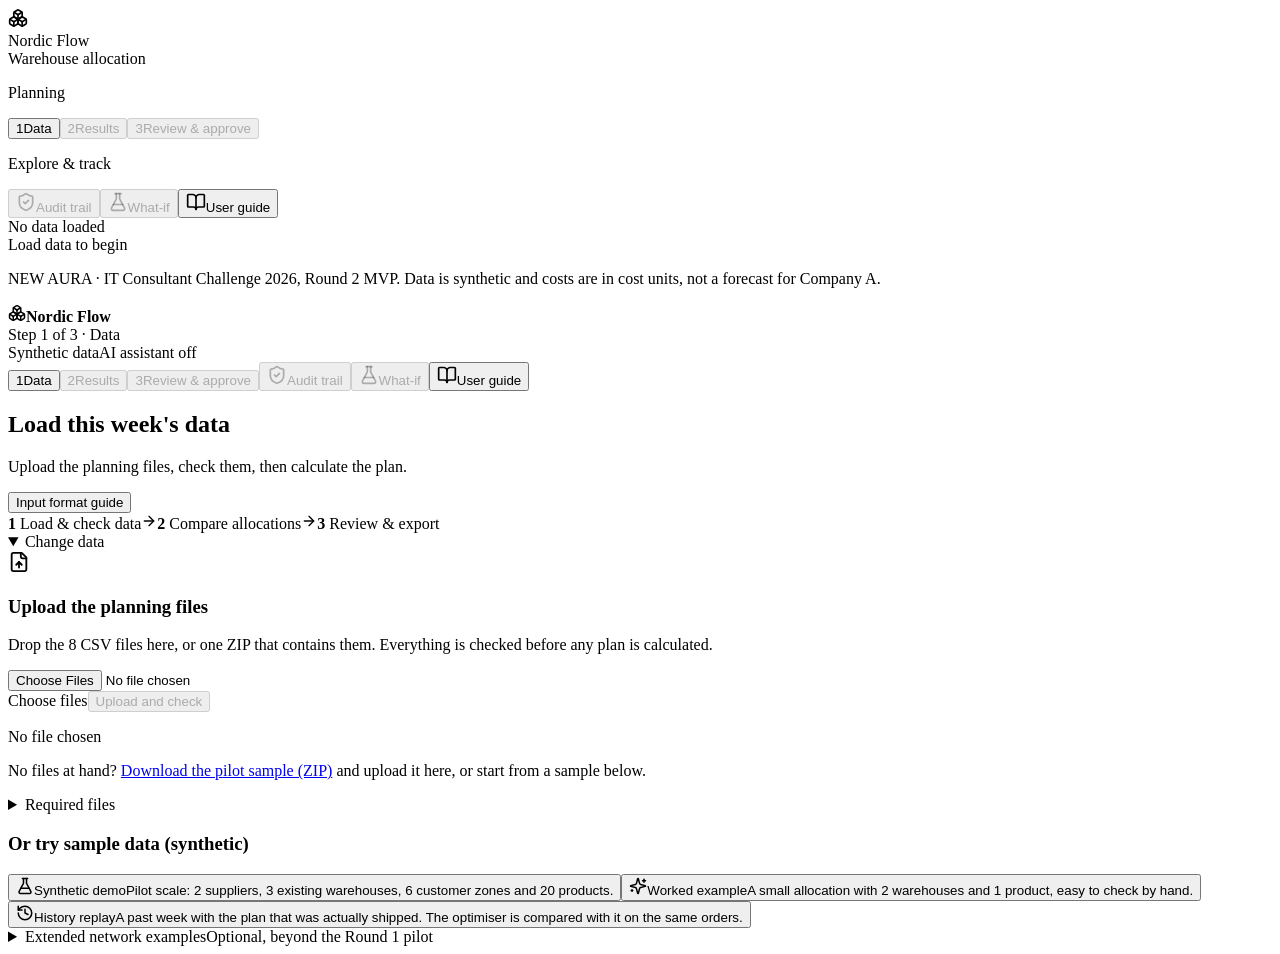
==== mvp/web/index.html @ 319d532d "Round 3: history replay mode, team plan and docs MVP - actual_plan.csv (optional): the plan really s" ====
<!doctype html>
<html lang="en">
<head>
<meta charset="utf-8">
<meta name="viewport" content="width=device-width, initial-scale=1">
<title>Nordic Flow</title>
<meta name="theme-color" content="#2563EB">
<link rel="icon" href="data:image/svg+xml,%3Csvg xmlns='http://www.w3.org/2000/svg' viewBox='0 0 32 32'%3E%3Crect width='32' height='32' rx='8' fill='%232563EB'/%3E%3Cpath d='M9 22V10l14 12V10' stroke='white' stroke-width='3' fill='none' stroke-linecap='round' stroke-linejoin='round'/%3E%3C/svg%3E">
  <script type="module" crossorigin src="./assets/index-CleKfxqp.js"></script>
  <link rel="stylesheet" crossorigin href="./assets/index-DWH1w4Ug.css">
</head>
<body>
<div id="root"></div>
</body>
</html>
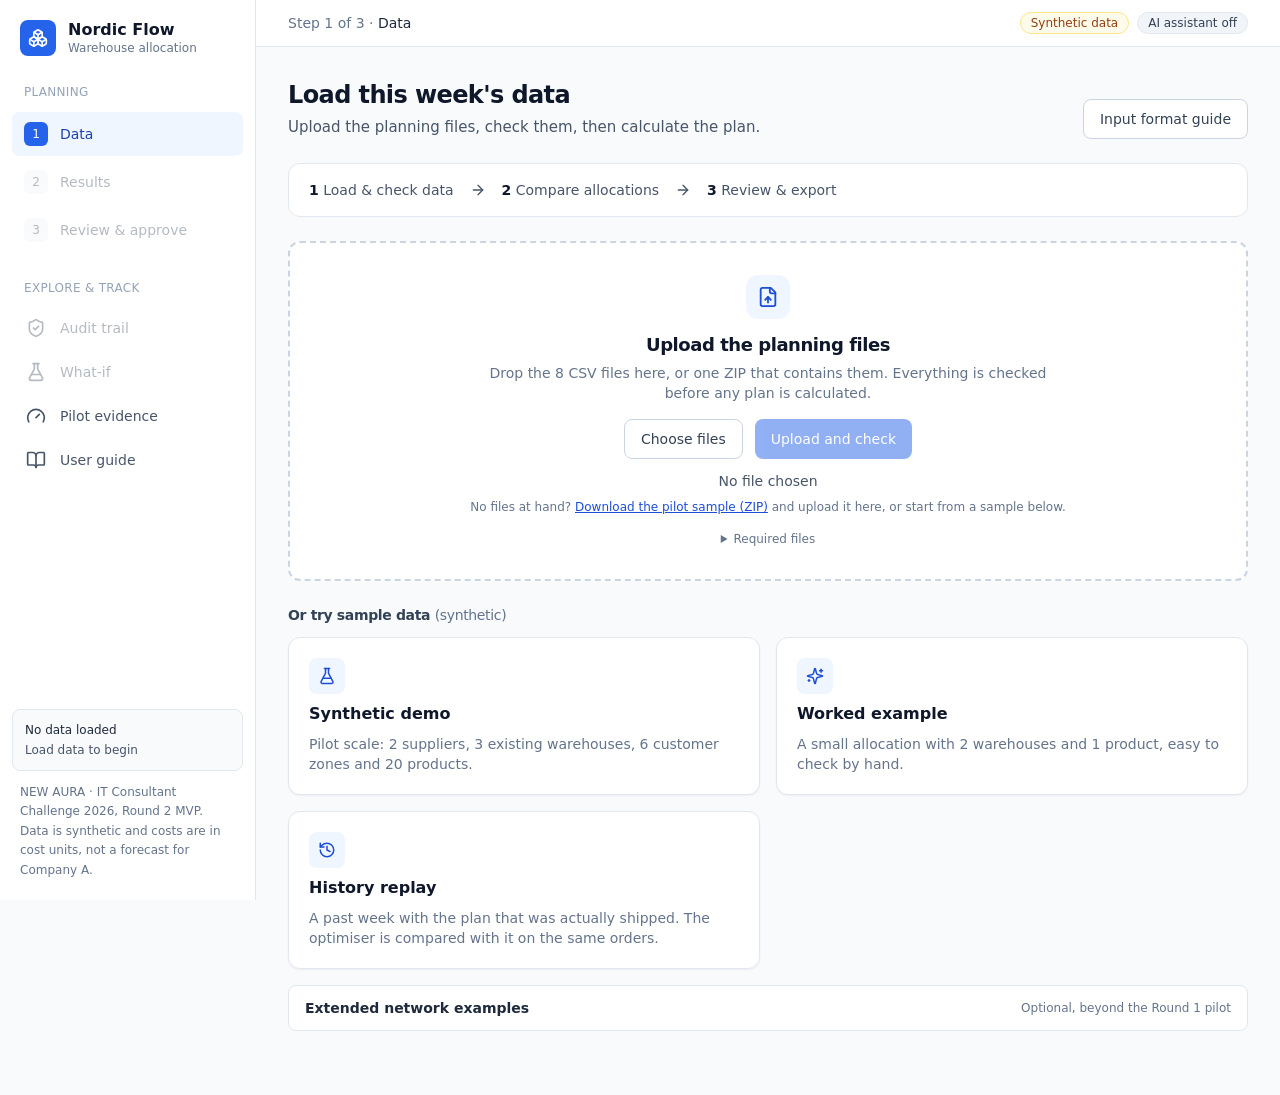
==== commit 5fb61036: "MVP: Pilot evidence page (multi-week replay, go/no-go at 2%, business case, Dynamics to Salesforce c" ====
--- a/mvp/web/index.html
+++ b/mvp/web/index.html
@@ -6,8 +6,8 @@
 <title>Nordic Flow</title>
 <meta name="theme-color" content="#2563EB">
 <link rel="icon" href="data:image/svg+xml,%3Csvg xmlns='http://www.w3.org/2000/svg' viewBox='0 0 32 32'%3E%3Crect width='32' height='32' rx='8' fill='%232563EB'/%3E%3Cpath d='M9 22V10l14 12V10' stroke='white' stroke-width='3' fill='none' stroke-linecap='round' stroke-linejoin='round'/%3E%3C/svg%3E">
-  <script type="module" crossorigin src="./assets/index-CleKfxqp.js"></script>
-  <link rel="stylesheet" crossorigin href="./assets/index-DWH1w4Ug.css">
+  <script type="module" crossorigin src="./assets/index-Dsc8OtCG.js"></script>
+  <link rel="stylesheet" crossorigin href="./assets/index-CGdiwDhJ.css">
 </head>
 <body>
 <div id="root"></div>
--- a/mvp/web/assets/index-CGdiwDhJ.css
+++ b/mvp/web/assets/index-CGdiwDhJ.css
@@ -0,0 +1 @@
+@font-face{font-family:Inter Variable;font-style:normal;font-display:swap;font-weight:100 900;src:url(./inter-cyrillic-ext-wght-normal-BOeWTOD4.woff2) format("woff2-variations");unicode-range:U+0460-052F,U+1C80-1C8A,U+20B4,U+2DE0-2DFF,U+A640-A69F,U+FE2E-FE2F}@font-face{font-family:Inter Variable;font-style:normal;font-display:swap;font-weight:100 900;src:url(./inter-cyrillic-wght-normal-DqGufNeO.woff2) format("woff2-variations");unicode-range:U+0301,U+0400-045F,U+0490-0491,U+04B0-04B1,U+2116}@font-face{font-family:Inter Variable;font-style:normal;font-display:swap;font-weight:100 900;src:url(./inter-greek-ext-wght-normal-DlzME5K_.woff2) format("woff2-variations");unicode-range:U+1F00-1FFF}@font-face{font-family:Inter Variable;font-style:normal;font-display:swap;font-weight:100 900;src:url(./inter-greek-wght-normal-CkhJZR-_.woff2) format("woff2-variations");unicode-range:U+0370-0377,U+037A-037F,U+0384-038A,U+038C,U+038E-03A1,U+03A3-03FF}@font-face{font-family:Inter Variable;font-style:normal;font-display:swap;font-weight:100 900;src:url(./inter-vietnamese-wght-normal-CBcvBZtf.woff2) format("woff2-variations");unicode-range:U+0102-0103,U+0110-0111,U+0128-0129,U+0168-0169,U+01A0-01A1,U+01AF-01B0,U+0300-0301,U+0303-0304,U+0308-0309,U+0323,U+0329,U+1EA0-1EF9,U+20AB}@font-face{font-family:Inter Variable;font-style:normal;font-display:swap;font-weight:100 900;src:url(./inter-latin-ext-wght-normal-DO1Apj_S.woff2) format("woff2-variations");unicode-range:U+0100-02BA,U+02BD-02C5,U+02C7-02CC,U+02CE-02D7,U+02DD-02FF,U+0304,U+0308,U+0329,U+1D00-1DBF,U+1E00-1E9F,U+1EF2-1EFF,U+2020,U+20A0-20AB,U+20AD-20C0,U+2113,U+2C60-2C7F,U+A720-A7FF}@font-face{font-family:Inter Variable;font-style:normal;font-display:swap;font-weight:100 900;src:url(./inter-latin-wght-normal-Dx4kXJAl.woff2) format("woff2-variations");unicode-range:U+0000-00FF,U+0131,U+0152-0153,U+02BB-02BC,U+02C6,U+02DA,U+02DC,U+0304,U+0308,U+0329,U+2000-206F,U+20AC,U+2122,U+2191,U+2193,U+2212,U+2215,U+FEFF,U+FFFD}*,:before,:after{--tw-border-spacing-x: 0;--tw-border-spacing-y: 0;--tw-translate-x: 0;--tw-translate-y: 0;--tw-rotate: 0;--tw-skew-x: 0;--tw-skew-y: 0;--tw-scale-x: 1;--tw-scale-y: 1;--tw-pan-x: ;--tw-pan-y: ;--tw-pinch-zoom: ;--tw-scroll-snap-strictness: proximity;--tw-gradient-from-position: ;--tw-gradient-via-position: ;--tw-gradient-to-position: ;--tw-ordinal: ;--tw-slashed-zero: ;--tw-numeric-figure: ;--tw-numeric-spacing: ;--tw-numeric-fraction: ;--tw-ring-inset: ;--tw-ring-offset-width: 0px;--tw-ring-offset-color: #fff;--tw-ring-color: rgb(59 130 246 / .5);--tw-ring-offset-shadow: 0 0 #0000;--tw-ring-shadow: 0 0 #0000;--tw-shadow: 0 0 #0000;--tw-shadow-colored: 0 0 #0000;--tw-blur: ;--tw-brightness: ;--tw-contrast: ;--tw-grayscale: ;--tw-hue-rotate: ;--tw-invert: ;--tw-saturate: ;--tw-sepia: ;--tw-drop-shadow: ;--tw-backdrop-blur: ;--tw-backdrop-brightness: ;--tw-backdrop-contrast: ;--tw-backdrop-grayscale: ;--tw-backdrop-hue-rotate: ;--tw-backdrop-invert: ;--tw-backdrop-opacity: ;--tw-backdrop-saturate: ;--tw-backdrop-sepia: ;--tw-contain-size: ;--tw-contain-layout: ;--tw-contain-paint: ;--tw-contain-style: }::backdrop{--tw-border-spacing-x: 0;--tw-border-spacing-y: 0;--tw-translate-x: 0;--tw-translate-y: 0;--tw-rotate: 0;--tw-skew-x: 0;--tw-skew-y: 0;--tw-scale-x: 1;--tw-scale-y: 1;--tw-pan-x: ;--tw-pan-y: ;--tw-pinch-zoom: ;--tw-scroll-snap-strictness: proximity;--tw-gradient-from-position: ;--tw-gradient-via-position: ;--tw-gradient-to-position: ;--tw-ordinal: ;--tw-slashed-zero: ;--tw-numeric-figure: ;--tw-numeric-spacing: ;--tw-numeric-fraction: ;--tw-ring-inset: ;--tw-ring-offset-width: 0px;--tw-ring-offset-color: #fff;--tw-ring-color: rgb(59 130 246 / .5);--tw-ring-offset-shadow: 0 0 #0000;--tw-ring-shadow: 0 0 #0000;--tw-shadow: 0 0 #0000;--tw-shadow-colored: 0 0 #0000;--tw-blur: ;--tw-brightness: ;--tw-contrast: ;--tw-grayscale: ;--tw-hue-rotate: ;--tw-invert: ;--tw-saturate: ;--tw-sepia: ;--tw-drop-shadow: ;--tw-backdrop-blur: ;--tw-backdrop-brightness: ;--tw-backdrop-contrast: ;--tw-backdrop-grayscale: ;--tw-backdrop-hue-rotate: ;--tw-backdrop-invert: ;--tw-backdrop-opacity: ;--tw-backdrop-saturate: ;--tw-backdrop-sepia: ;--tw-contain-size: ;--tw-contain-layout: ;--tw-contain-paint: ;--tw-contain-style: }*,:before,:after{box-sizing:border-box;border-width:0;border-style:solid;border-color:#e5e7eb}:before,:after{--tw-content: ""}html,:host{line-height:1.5;-webkit-text-size-adjust:100%;-moz-tab-size:4;-o-tab-size:4;tab-size:4;font-family:Inter Variable,Inter,system-ui,Segoe UI,Roboto,sans-serif;font-feature-settings:normal;font-variation-settings:normal;-webkit-tap-highlight-color:transparent}body{margin:0;line-height:inherit}hr{height:0;color:inherit;border-top-width:1px}abbr:where([title]){-webkit-text-decoration:underline dotted;text-decoration:underline dotted}h1,h2,h3,h4,h5,h6{font-size:inherit;font-weight:inherit}a{color:inherit;text-decoration:inherit}b,strong{font-weight:bolder}code,kbd,samp,pre{font-family:ui-monospace,SFMono-Regular,Menlo,Monaco,Consolas,Liberation Mono,Courier New,monospace;font-feature-settings:normal;font-variation-settings:normal;font-size:1em}small{font-size:80%}sub,sup{font-size:75%;line-height:0;position:relative;vertical-align:baseline}sub{bottom:-.25em}sup{top:-.5em}table{text-indent:0;border-color:inherit;border-collapse:collapse}button,input,optgroup,select,textarea{font-family:inherit;font-feature-settings:inherit;font-variation-settings:inherit;font-size:100%;font-weight:inherit;line-height:inherit;letter-spacing:inherit;color:inherit;margin:0;padding:0}button,select{text-transform:none}button,input:where([type=button]),input:where([type=reset]),input:where([type=submit]){-webkit-appearance:button;background-color:transparent;background-image:none}:-moz-focusring{outline:auto}:-moz-ui-invalid{box-shadow:none}progress{vertical-align:baseline}::-webkit-inner-spin-button,::-webkit-outer-spin-button{height:auto}[type=search]{-webkit-appearance:textfield;outline-offset:-2px}::-webkit-search-decoration{-webkit-appearance:none}::-webkit-file-upload-button{-webkit-appearance:button;font:inherit}summary{display:list-item}blockquote,dl,dd,h1,h2,h3,h4,h5,h6,hr,figure,p,pre{margin:0}fieldset{margin:0;padding:0}legend{padding:0}ol,ul,menu{list-style:none;margin:0;padding:0}dialog{padding:0}textarea{resize:vertical}input::-moz-placeholder,textarea::-moz-placeholder{opacity:1;color:#9ca3af}input::placeholder,textarea::placeholder{opacity:1;color:#9ca3af}button,[role=button]{cursor:pointer}:disabled{cursor:default}img,svg,video,canvas,audio,iframe,embed,object{display:block;vertical-align:middle}img,video{max-width:100%;height:auto}[hidden]:where(:not([hidden=until-found])){display:none}html{-webkit-text-size-adjust:100%}body{--tw-bg-opacity: 1;background-color:rgb(248 250 252 / var(--tw-bg-opacity, 1));--tw-text-opacity: 1;color:rgb(15 23 42 / var(--tw-text-opacity, 1));-webkit-font-smoothing:antialiased;-moz-osx-font-smoothing:grayscale;font-variant-numeric:tabular-nums}:focus-visible{outline-width:2px;outline-offset:2px;outline-color:#2563eb;outline-style:solid}h1,h2,h3{letter-spacing:-.025em}.btn{display:inline-flex;min-height:40px;cursor:pointer;align-items:center;justify-content:center;gap:.5rem;border-radius:.5rem;padding-left:1rem;padding-right:1rem;font-size:.875rem;line-height:1.25rem;font-weight:500;transition-property:color,background-color,border-color,text-decoration-color,fill,stroke;transition-timing-function:cubic-bezier(.4,0,.2,1);transition-duration:.2s}.btn:disabled{cursor:not-allowed;opacity:.5}.btn-primary{--tw-bg-opacity: 1;background-color:rgb(37 99 235 / var(--tw-bg-opacity, 1));--tw-text-opacity: 1;color:rgb(255 255 255 / var(--tw-text-opacity, 1))}.btn-primary:hover{--tw-bg-opacity: 1;background-color:rgb(29 78 216 / var(--tw-bg-opacity, 1))}.btn-primary:hover:disabled{--tw-bg-opacity: 1;background-color:rgb(37 99 235 / var(--tw-bg-opacity, 1))}.btn-secondary{border-width:1px;--tw-border-opacity: 1;border-color:rgb(203 213 225 / var(--tw-border-opacity, 1));--tw-bg-opacity: 1;background-color:rgb(255 255 255 / var(--tw-bg-opacity, 1));--tw-text-opacity: 1;color:rgb(51 65 85 / var(--tw-text-opacity, 1))}.btn-secondary:hover{--tw-bg-opacity: 1;background-color:rgb(248 250 252 / var(--tw-bg-opacity, 1))}.btn-success{--tw-bg-opacity: 1;background-color:rgb(4 120 87 / var(--tw-bg-opacity, 1));--tw-text-opacity: 1;color:rgb(255 255 255 / var(--tw-text-opacity, 1))}.btn-success:hover{--tw-bg-opacity: 1;background-color:rgb(6 95 70 / var(--tw-bg-opacity, 1))}.btn-danger{--tw-bg-opacity: 1;background-color:rgb(220 38 38 / var(--tw-bg-opacity, 1));--tw-text-opacity: 1;color:rgb(255 255 255 / var(--tw-text-opacity, 1))}.btn-danger:hover{--tw-bg-opacity: 1;background-color:rgb(185 28 28 / var(--tw-bg-opacity, 1))}.btn-ghost{--tw-text-opacity: 1;color:rgb(29 78 216 / var(--tw-text-opacity, 1))}.btn-ghost:hover{--tw-bg-opacity: 1;background-color:rgb(239 246 255 / var(--tw-bg-opacity, 1))}.card{border-radius:.75rem;border-width:1px;--tw-border-opacity: 1;border-color:rgb(226 232 240 / var(--tw-border-opacity, 1));--tw-bg-opacity: 1;background-color:rgb(255 255 255 / var(--tw-bg-opacity, 1));--tw-shadow: 0 1px 2px rgb(15 23 42 / .05);--tw-shadow-colored: 0 1px 2px var(--tw-shadow-color);box-shadow:var(--tw-ring-offset-shadow, 0 0 #0000),var(--tw-ring-shadow, 0 0 #0000),var(--tw-shadow)}.card-pad{padding:1.25rem}.label{margin-bottom:.375rem;display:block;font-size:.75rem;line-height:1rem;font-weight:500;--tw-text-opacity: 1;color:rgb(71 85 105 / var(--tw-text-opacity, 1))}.input{min-height:40px;width:100%;border-radius:.5rem;border-width:1px;--tw-border-opacity: 1;border-color:rgb(203 213 225 / var(--tw-border-opacity, 1));--tw-bg-opacity: 1;background-color:rgb(255 255 255 / var(--tw-bg-opacity, 1));padding-left:.75rem;padding-right:.75rem;font-size:.875rem;line-height:1.25rem;--tw-text-opacity: 1;color:rgb(15 23 42 / var(--tw-text-opacity, 1));transition-property:color,background-color,border-color,text-decoration-color,fill,stroke;transition-timing-function:cubic-bezier(.4,0,.2,1);transition-duration:.2s}.input::-moz-placeholder{--tw-text-opacity: 1;color:rgb(148 163 184 / var(--tw-text-opacity, 1))}.input::placeholder{--tw-text-opacity: 1;color:rgb(148 163 184 / var(--tw-text-opacity, 1))}.input:hover{--tw-border-opacity: 1;border-color:rgb(148 163 184 / var(--tw-border-opacity, 1))}.input:disabled{--tw-bg-opacity: 1;background-color:rgb(241 245 249 / var(--tw-bg-opacity, 1));--tw-text-opacity: 1;color:rgb(100 116 139 / var(--tw-text-opacity, 1))}textarea.input{min-height:96px;padding-top:.5rem;padding-bottom:.5rem}.hint{font-size:.875rem;line-height:1.25rem;--tw-text-opacity: 1;color:rgb(100 116 139 / var(--tw-text-opacity, 1))}.tbl{width:100%;border-collapse:collapse;font-size:.875rem;line-height:1.25rem}.tbl th{border-bottom-width:1px;--tw-border-opacity: 1;border-color:rgb(226 232 240 / var(--tw-border-opacity, 1));--tw-bg-opacity: 1;background-color:rgb(248 250 252 / var(--tw-bg-opacity, 1));padding:.625rem .75rem;text-align:left;font-size:.75rem;line-height:1rem;font-weight:600;text-transform:uppercase;letter-spacing:.025em;--tw-text-opacity: 1;color:rgb(100 116 139 / var(--tw-text-opacity, 1))}.tbl td{border-bottom-width:1px;--tw-border-opacity: 1;border-color:rgb(241 245 249 / var(--tw-border-opacity, 1));padding:.625rem .75rem;vertical-align:top;--tw-text-opacity: 1;color:rgb(51 65 85 / var(--tw-text-opacity, 1))}.tbl tbody tr:hover td{background-color:#f8fafcb3}.tbl tr.row-changed td{background-color:#eff6ff99}.tbl .num{text-align:right}.sr-only{position:absolute;width:1px;height:1px;padding:0;margin:-1px;overflow:hidden;clip:rect(0,0,0,0);white-space:nowrap;border-width:0}.pointer-events-none{pointer-events:none}.fixed{position:fixed}.absolute{position:absolute}.relative{position:relative}.sticky{position:sticky}.-bottom-1{bottom:-.25rem}.-top-1{top:-.25rem}.bottom-5{bottom:1.25rem}.left-3{left:.75rem}.right-0{right:0}.right-5{right:1.25rem}.top-0{top:0}.top-1\/2{top:50%}.z-30{z-index:30}.z-40{z-index:40}.z-50{z-index:50}.m-3{margin:.75rem}.mx-0\.5{margin-left:.125rem;margin-right:.125rem}.mx-auto{margin-left:auto;margin-right:auto}.mb-2{margin-bottom:.5rem}.mb-3{margin-bottom:.75rem}.mb-4{margin-bottom:1rem}.mb-5{margin-bottom:1.25rem}.mb-6{margin-bottom:1.5rem}.ml-1{margin-left:.25rem}.ml-2{margin-left:.5rem}.ml-3{margin-left:.75rem}.mr-2{margin-right:.5rem}.mt-0\.5{margin-top:.125rem}.mt-1{margin-top:.25rem}.mt-2{margin-top:.5rem}.mt-3{margin-top:.75rem}.mt-4{margin-top:1rem}.mt-5{margin-top:1.25rem}.mt-6{margin-top:1.5rem}.mt-8{margin-top:2rem}.block{display:block}.inline-block{display:inline-block}.inline{display:inline}.flex{display:flex}.inline-flex{display:inline-flex}.table{display:table}.grid{display:grid}.hidden{display:none}.h-1\.5{height:.375rem}.h-11{height:2.75rem}.h-2{height:.5rem}.h-2\.5{height:.625rem}.h-3{height:.75rem}.h-4{height:1rem}.h-5{height:1.25rem}.h-6{height:1.5rem}.h-8{height:2rem}.h-9{height:2.25rem}.h-full{height:100%}.max-h-\[560px\]{max-height:560px}.min-h-\[1\.25rem\]{min-height:1.25rem}.min-h-\[40px\]{min-height:40px}.min-h-screen{min-height:100vh}.w-0\.5{width:.125rem}.w-11{width:2.75rem}.w-12{width:3rem}.w-2\.5{width:.625rem}.w-20{width:5rem}.w-3{width:.75rem}.w-4{width:1rem}.w-40{width:10rem}.w-5{width:1.25rem}.w-6{width:1.5rem}.w-64{width:16rem}.w-8{width:2rem}.w-9{width:2.25rem}.w-auto{width:auto}.w-full{width:100%}.min-w-0{min-width:0px}.min-w-\[120px\]{min-width:120px}.min-w-\[260px\]{min-width:260px}.min-w-\[850px\]{min-width:850px}.max-w-2xl{max-width:42rem}.max-w-3xl{max-width:48rem}.max-w-6xl{max-width:72rem}.max-w-sm{max-width:24rem}.max-w-xl{max-width:36rem}.flex-1{flex:1 1 0%}.shrink-0{flex-shrink:0}.-translate-y-1\/2{--tw-translate-y: -50%;transform:translate(var(--tw-translate-x),var(--tw-translate-y)) rotate(var(--tw-rotate)) skew(var(--tw-skew-x)) skewY(var(--tw-skew-y)) scaleX(var(--tw-scale-x)) scaleY(var(--tw-scale-y))}@keyframes spin{to{transform:rotate(360deg)}}.animate-spin{animation:spin 1s linear infinite}.cursor-pointer{cursor:pointer}.resize-none{resize:none}.list-decimal{list-style-type:decimal}.list-none{list-style-type:none}.grid-cols-2{grid-template-columns:repeat(2,minmax(0,1fr))}.grid-cols-\[84px_1fr_88px\]{grid-template-columns:84px 1fr 88px}.flex-col{flex-direction:column}.flex-wrap{flex-wrap:wrap}.place-items-center{place-items:center}.items-start{align-items:flex-start}.items-end{align-items:flex-end}.items-center{align-items:center}.items-baseline{align-items:baseline}.justify-center{justify-content:center}.justify-between{justify-content:space-between}.gap-1{gap:.25rem}.gap-2{gap:.5rem}.gap-3{gap:.75rem}.gap-4{gap:1rem}.gap-x-4{-moz-column-gap:1rem;column-gap:1rem}.gap-x-5{-moz-column-gap:1.25rem;column-gap:1.25rem}.gap-x-6{-moz-column-gap:1.5rem;column-gap:1.5rem}.gap-y-1{row-gap:.25rem}.gap-y-2{row-gap:.5rem}.space-y-1>:not([hidden])~:not([hidden]){--tw-space-y-reverse: 0;margin-top:calc(.25rem * calc(1 - var(--tw-space-y-reverse)));margin-bottom:calc(.25rem * var(--tw-space-y-reverse))}.space-y-2>:not([hidden])~:not([hidden]){--tw-space-y-reverse: 0;margin-top:calc(.5rem * calc(1 - var(--tw-space-y-reverse)));margin-bottom:calc(.5rem * var(--tw-space-y-reverse))}.space-y-3>:not([hidden])~:not([hidden]){--tw-space-y-reverse: 0;margin-top:calc(.75rem * calc(1 - var(--tw-space-y-reverse)));margin-bottom:calc(.75rem * var(--tw-space-y-reverse))}.space-y-4>:not([hidden])~:not([hidden]){--tw-space-y-reverse: 0;margin-top:calc(1rem * calc(1 - var(--tw-space-y-reverse)));margin-bottom:calc(1rem * var(--tw-space-y-reverse))}.divide-y>:not([hidden])~:not([hidden]){--tw-divide-y-reverse: 0;border-top-width:calc(1px * calc(1 - var(--tw-divide-y-reverse)));border-bottom-width:calc(1px * var(--tw-divide-y-reverse))}.divide-slate-100>:not([hidden])~:not([hidden]){--tw-divide-opacity: 1;border-color:rgb(241 245 249 / var(--tw-divide-opacity, 1))}.overflow-auto{overflow:auto}.overflow-hidden{overflow:hidden}.overflow-x-auto{overflow-x:auto}.whitespace-normal{white-space:normal}.whitespace-nowrap{white-space:nowrap}.break-words{overflow-wrap:break-word}.rounded{border-radius:.25rem}.rounded-full{border-radius:9999px}.rounded-lg{border-radius:.5rem}.rounded-md{border-radius:.375rem}.rounded-sm{border-radius:.125rem}.rounded-xl{border-radius:.75rem}.border{border-width:1px}.border-2{border-width:2px}.border-b{border-bottom-width:1px}.border-r{border-right-width:1px}.border-r-2{border-right-width:2px}.border-t{border-top-width:1px}.border-t-2{border-top-width:2px}.border-dashed{border-style:dashed}.border-amber-200{--tw-border-opacity: 1;border-color:rgb(253 230 138 / var(--tw-border-opacity, 1))}.border-amber-300{--tw-border-opacity: 1;border-color:rgb(252 211 77 / var(--tw-border-opacity, 1))}.border-amber-600{--tw-border-opacity: 1;border-color:rgb(217 119 6 / var(--tw-border-opacity, 1))}.border-brand-200{--tw-border-opacity: 1;border-color:rgb(191 219 254 / var(--tw-border-opacity, 1))}.border-brand-500{--tw-border-opacity: 1;border-color:rgb(59 130 246 / var(--tw-border-opacity, 1))}.border-emerald-200{--tw-border-opacity: 1;border-color:rgb(167 243 208 / var(--tw-border-opacity, 1))}.border-red-200{--tw-border-opacity: 1;border-color:rgb(254 202 202 / var(--tw-border-opacity, 1))}.border-red-600{--tw-border-opacity: 1;border-color:rgb(220 38 38 / var(--tw-border-opacity, 1))}.border-slate-100{--tw-border-opacity: 1;border-color:rgb(241 245 249 / var(--tw-border-opacity, 1))}.border-slate-200{--tw-border-opacity: 1;border-color:rgb(226 232 240 / var(--tw-border-opacity, 1))}.border-slate-300{--tw-border-opacity: 1;border-color:rgb(203 213 225 / var(--tw-border-opacity, 1))}.border-slate-400{--tw-border-opacity: 1;border-color:rgb(148 163 184 / var(--tw-border-opacity, 1))}.bg-amber-50{--tw-bg-opacity: 1;background-color:rgb(255 251 235 / var(--tw-bg-opacity, 1))}.bg-amber-500{--tw-bg-opacity: 1;background-color:rgb(245 158 11 / var(--tw-bg-opacity, 1))}.bg-amber-600{--tw-bg-opacity: 1;background-color:rgb(217 119 6 / var(--tw-bg-opacity, 1))}.bg-blue-500{--tw-bg-opacity: 1;background-color:rgb(59 130 246 / var(--tw-bg-opacity, 1))}.bg-brand-50{--tw-bg-opacity: 1;background-color:rgb(239 246 255 / var(--tw-bg-opacity, 1))}.bg-brand-600{--tw-bg-opacity: 1;background-color:rgb(37 99 235 / var(--tw-bg-opacity, 1))}.bg-emerald-50{--tw-bg-opacity: 1;background-color:rgb(236 253 245 / var(--tw-bg-opacity, 1))}.bg-emerald-500{--tw-bg-opacity: 1;background-color:rgb(16 185 129 / var(--tw-bg-opacity, 1))}.bg-pink-500{--tw-bg-opacity: 1;background-color:rgb(236 72 153 / var(--tw-bg-opacity, 1))}.bg-red-50{--tw-bg-opacity: 1;background-color:rgb(254 242 242 / var(--tw-bg-opacity, 1))}.bg-red-600{--tw-bg-opacity: 1;background-color:rgb(220 38 38 / var(--tw-bg-opacity, 1))}.bg-slate-100{--tw-bg-opacity: 1;background-color:rgb(241 245 249 / var(--tw-bg-opacity, 1))}.bg-slate-50{--tw-bg-opacity: 1;background-color:rgb(248 250 252 / var(--tw-bg-opacity, 1))}.bg-slate-700{--tw-bg-opacity: 1;background-color:rgb(51 65 85 / var(--tw-bg-opacity, 1))}.bg-slate-900{--tw-bg-opacity: 1;background-color:rgb(15 23 42 / var(--tw-bg-opacity, 1))}.bg-teal-500{--tw-bg-opacity: 1;background-color:rgb(20 184 166 / var(--tw-bg-opacity, 1))}.bg-violet-500{--tw-bg-opacity: 1;background-color:rgb(139 92 246 / var(--tw-bg-opacity, 1))}.bg-white{--tw-bg-opacity: 1;background-color:rgb(255 255 255 / var(--tw-bg-opacity, 1))}.bg-white\/90{background-color:#ffffffe6}.p-2{padding:.5rem}.p-3{padding:.75rem}.p-4{padding:1rem}.px-2\.5{padding-left:.625rem;padding-right:.625rem}.px-3{padding-left:.75rem;padding-right:.75rem}.px-4{padding-left:1rem;padding-right:1rem}.px-5{padding-left:1.25rem;padding-right:1.25rem}.px-6{padding-left:1.5rem;padding-right:1.5rem}.py-0\.5{padding-top:.125rem;padding-bottom:.125rem}.py-1{padding-top:.25rem;padding-bottom:.25rem}.py-2{padding-top:.5rem;padding-bottom:.5rem}.py-2\.5{padding-top:.625rem;padding-bottom:.625rem}.py-3{padding-top:.75rem;padding-bottom:.75rem}.py-4{padding-top:1rem;padding-bottom:1rem}.py-5{padding-top:1.25rem;padding-bottom:1.25rem}.py-6{padding-top:1.5rem;padding-bottom:1.5rem}.py-8{padding-top:2rem;padding-bottom:2rem}.pb-16{padding-bottom:4rem}.pb-2{padding-bottom:.5rem}.pb-5{padding-bottom:1.25rem}.pl-3{padding-left:.75rem}.pl-4{padding-left:1rem}.pl-5{padding-left:1.25rem}.pl-9{padding-left:2.25rem}.pr-1{padding-right:.25rem}.pt-3{padding-top:.75rem}.pt-4{padding-top:1rem}.pt-5{padding-top:1.25rem}.pt-6{padding-top:1.5rem}.pt-8{padding-top:2rem}.text-left{text-align:left}.text-center{text-align:center}.text-right{text-align:right}.font-mono{font-family:ui-monospace,SFMono-Regular,Menlo,Monaco,Consolas,Liberation Mono,Courier New,monospace}.text-2xl{font-size:1.5rem;line-height:2rem}.text-3xl{font-size:1.875rem;line-height:2.25rem}.text-4xl{font-size:2.25rem;line-height:2.5rem}.text-\[15px\]{font-size:15px}.text-base{font-size:1rem;line-height:1.5rem}.text-lg{font-size:1.125rem;line-height:1.75rem}.text-sm{font-size:.875rem;line-height:1.25rem}.text-xs{font-size:.75rem;line-height:1rem}.font-medium{font-weight:500}.font-normal{font-weight:400}.font-semibold{font-weight:600}.uppercase{text-transform:uppercase}.capitalize{text-transform:capitalize}.leading-7{line-height:1.75rem}.leading-none{line-height:1}.leading-relaxed{line-height:1.625}.leading-tight{line-height:1.25}.tracking-wide{letter-spacing:.025em}.text-amber-700{--tw-text-opacity: 1;color:rgb(180 83 9 / var(--tw-text-opacity, 1))}.text-amber-800{--tw-text-opacity: 1;color:rgb(146 64 14 / var(--tw-text-opacity, 1))}.text-amber-900{--tw-text-opacity: 1;color:rgb(120 53 15 / var(--tw-text-opacity, 1))}.text-amber-950{--tw-text-opacity: 1;color:rgb(69 26 3 / var(--tw-text-opacity, 1))}.text-brand-600{--tw-text-opacity: 1;color:rgb(37 99 235 / var(--tw-text-opacity, 1))}.text-brand-700{--tw-text-opacity: 1;color:rgb(29 78 216 / var(--tw-text-opacity, 1))}.text-brand-800{--tw-text-opacity: 1;color:rgb(30 64 175 / var(--tw-text-opacity, 1))}.text-emerald-700{--tw-text-opacity: 1;color:rgb(4 120 87 / var(--tw-text-opacity, 1))}.text-emerald-800{--tw-text-opacity: 1;color:rgb(6 95 70 / var(--tw-text-opacity, 1))}.text-emerald-900{--tw-text-opacity: 1;color:rgb(6 78 59 / var(--tw-text-opacity, 1))}.text-red-700{--tw-text-opacity: 1;color:rgb(185 28 28 / var(--tw-text-opacity, 1))}.text-red-800{--tw-text-opacity: 1;color:rgb(153 27 27 / var(--tw-text-opacity, 1))}.text-red-900{--tw-text-opacity: 1;color:rgb(127 29 29 / var(--tw-text-opacity, 1))}.text-slate-100{--tw-text-opacity: 1;color:rgb(241 245 249 / var(--tw-text-opacity, 1))}.text-slate-400{--tw-text-opacity: 1;color:rgb(148 163 184 / var(--tw-text-opacity, 1))}.text-slate-500{--tw-text-opacity: 1;color:rgb(100 116 139 / var(--tw-text-opacity, 1))}.text-slate-600{--tw-text-opacity: 1;color:rgb(71 85 105 / var(--tw-text-opacity, 1))}.text-slate-700{--tw-text-opacity: 1;color:rgb(51 65 85 / var(--tw-text-opacity, 1))}.text-slate-800{--tw-text-opacity: 1;color:rgb(30 41 59 / var(--tw-text-opacity, 1))}.text-slate-900{--tw-text-opacity: 1;color:rgb(15 23 42 / var(--tw-text-opacity, 1))}.text-white{--tw-text-opacity: 1;color:rgb(255 255 255 / var(--tw-text-opacity, 1))}.underline{text-decoration-line:underline}.underline-offset-2{text-underline-offset:2px}.accent-brand-600{accent-color:#2563EB}.opacity-70{opacity:.7}.opacity-80{opacity:.8}.shadow-lg{--tw-shadow: 0 10px 15px -3px rgb(0 0 0 / .1), 0 4px 6px -4px rgb(0 0 0 / .1);--tw-shadow-colored: 0 10px 15px -3px var(--tw-shadow-color), 0 4px 6px -4px var(--tw-shadow-color);box-shadow:var(--tw-ring-offset-shadow, 0 0 #0000),var(--tw-ring-shadow, 0 0 #0000),var(--tw-shadow)}.filter{filter:var(--tw-blur) var(--tw-brightness) var(--tw-contrast) var(--tw-grayscale) var(--tw-hue-rotate) var(--tw-invert) var(--tw-saturate) var(--tw-sepia) var(--tw-drop-shadow)}.backdrop-blur{--tw-backdrop-blur: blur(8px);-webkit-backdrop-filter:var(--tw-backdrop-blur) var(--tw-backdrop-brightness) var(--tw-backdrop-contrast) var(--tw-backdrop-grayscale) var(--tw-backdrop-hue-rotate) var(--tw-backdrop-invert) var(--tw-backdrop-opacity) var(--tw-backdrop-saturate) var(--tw-backdrop-sepia);backdrop-filter:var(--tw-backdrop-blur) var(--tw-backdrop-brightness) var(--tw-backdrop-contrast) var(--tw-backdrop-grayscale) var(--tw-backdrop-hue-rotate) var(--tw-backdrop-invert) var(--tw-backdrop-opacity) var(--tw-backdrop-saturate) var(--tw-backdrop-sepia)}.transition-colors{transition-property:color,background-color,border-color,text-decoration-color,fill,stroke;transition-timing-function:cubic-bezier(.4,0,.2,1);transition-duration:.15s}.transition-opacity{transition-property:opacity;transition-timing-function:cubic-bezier(.4,0,.2,1);transition-duration:.15s}.duration-200{transition-duration:.2s}@media (prefers-reduced-motion: reduce){*{transition-duration:.01ms!important;animation-duration:.01ms!important}}.hover\:border-brand-300:hover{--tw-border-opacity: 1;border-color:rgb(147 197 253 / var(--tw-border-opacity, 1))}.hover\:bg-brand-100:hover{--tw-bg-opacity: 1;background-color:rgb(219 234 254 / var(--tw-bg-opacity, 1))}.hover\:bg-brand-50\/40:hover{background-color:#eff6ff66}.hover\:bg-slate-100:hover{--tw-bg-opacity: 1;background-color:rgb(241 245 249 / var(--tw-bg-opacity, 1))}.hover\:bg-slate-50:hover{--tw-bg-opacity: 1;background-color:rgb(248 250 252 / var(--tw-bg-opacity, 1))}.hover\:underline:hover{text-decoration-line:underline}.focus\:stroke-slate-900:focus{stroke:#0f172a}.focus\:underline:focus{text-decoration-line:underline}.focus\:outline-none:focus{outline:2px solid transparent;outline-offset:2px}.disabled\:cursor-not-allowed:disabled{cursor:not-allowed}.disabled\:opacity-40:disabled{opacity:.4}.disabled\:opacity-50:disabled{opacity:.5}.group[open] .group-open\:hidden{display:none}@media (min-width: 640px){.sm\:inline-flex{display:inline-flex}.sm\:grid-cols-2{grid-template-columns:repeat(2,minmax(0,1fr))}.sm\:grid-cols-3{grid-template-columns:repeat(3,minmax(0,1fr))}.sm\:grid-cols-4{grid-template-columns:repeat(4,minmax(0,1fr))}.sm\:px-8{padding-left:2rem;padding-right:2rem}}@media (min-width: 768px){.md\:grid-cols-2{grid-template-columns:repeat(2,minmax(0,1fr))}.md\:grid-cols-3{grid-template-columns:repeat(3,minmax(0,1fr))}.md\:grid-cols-\[200px_1fr_auto\]{grid-template-columns:200px 1fr auto}.md\:grid-cols-\[220px_1fr_auto\]{grid-template-columns:220px 1fr auto}}@media (min-width: 1024px){.lg\:fixed{position:fixed}.lg\:inset-y-0{top:0;bottom:0}.lg\:block{display:block}.lg\:flex{display:flex}.lg\:hidden{display:none}.lg\:grid-cols-3{grid-template-columns:repeat(3,minmax(0,1fr))}.lg\:grid-cols-4{grid-template-columns:repeat(4,minmax(0,1fr))}.lg\:pl-64{padding-left:16rem}}
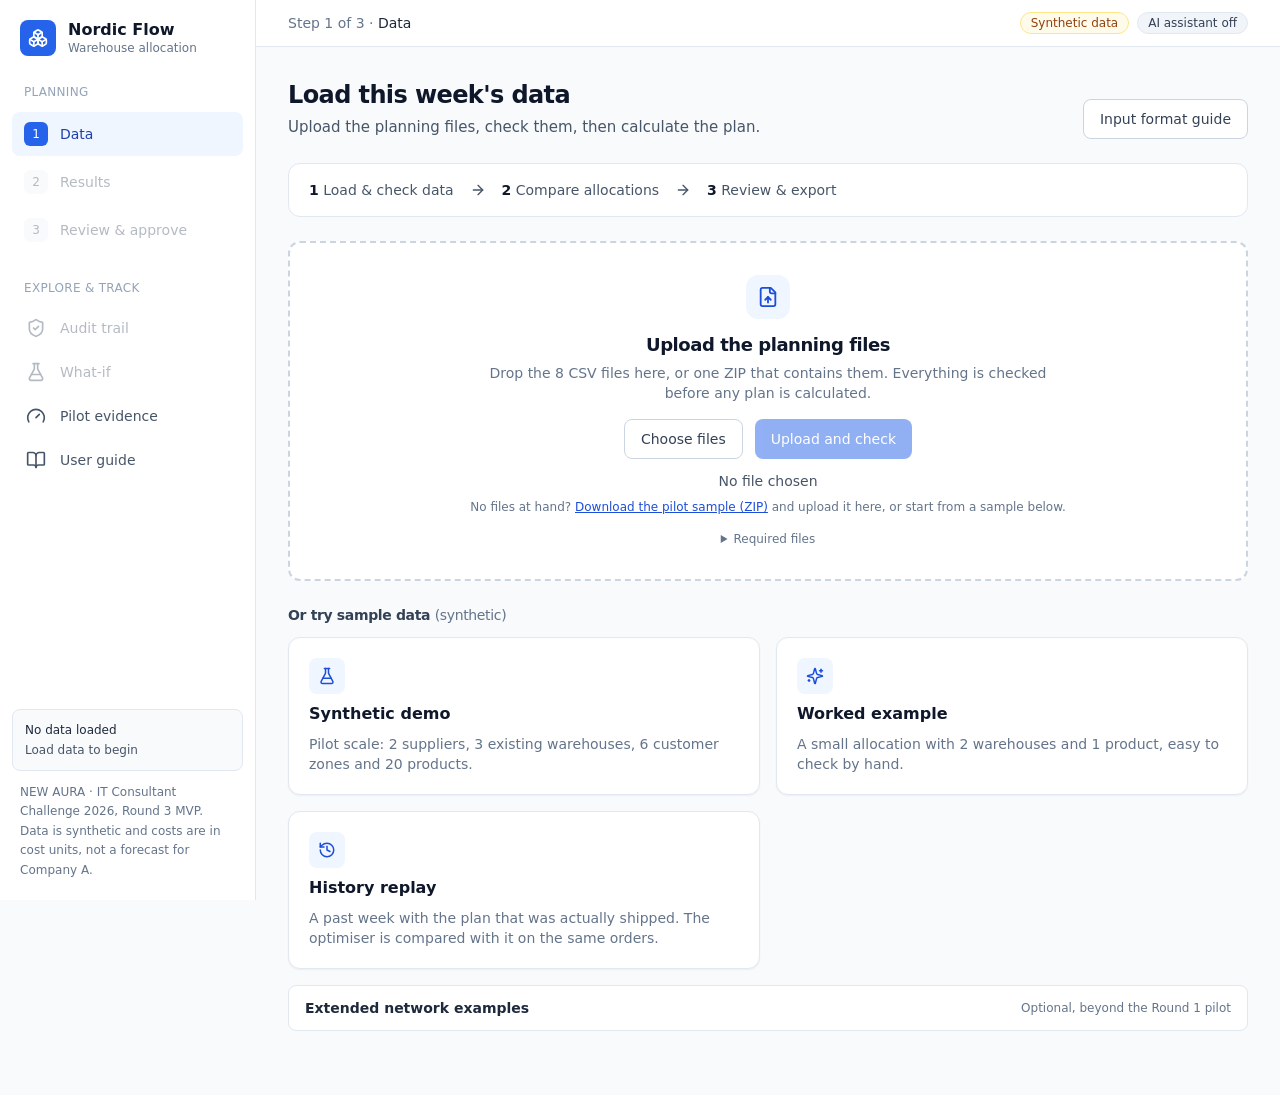
==== commit 5defdb38: "Round 3: in-app guide, docs, slide 10, diagrams and backup video cover the Pilot evidence page; igno" ====
--- a/mvp/web/index.html
+++ b/mvp/web/index.html
@@ -6,7 +6,7 @@
 <title>Nordic Flow</title>
 <meta name="theme-color" content="#2563EB">
 <link rel="icon" href="data:image/svg+xml,%3Csvg xmlns='http://www.w3.org/2000/svg' viewBox='0 0 32 32'%3E%3Crect width='32' height='32' rx='8' fill='%232563EB'/%3E%3Cpath d='M9 22V10l14 12V10' stroke='white' stroke-width='3' fill='none' stroke-linecap='round' stroke-linejoin='round'/%3E%3C/svg%3E">
-  <script type="module" crossorigin src="./assets/index-Dsc8OtCG.js"></script>
+  <script type="module" crossorigin src="./assets/index-Bl8cDwp0.js"></script>
   <link rel="stylesheet" crossorigin href="./assets/index-CGdiwDhJ.css">
 </head>
 <body>
